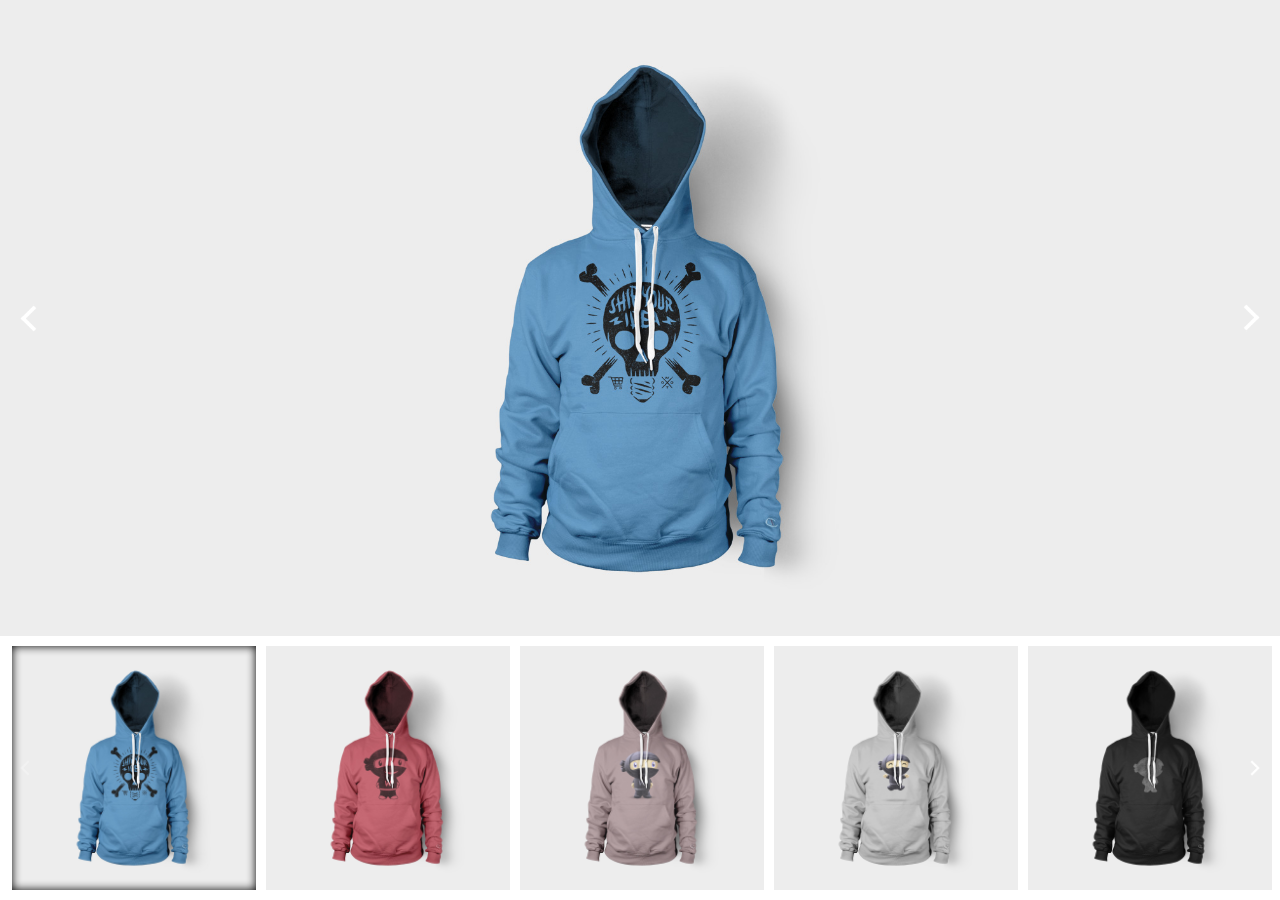
==== fullwidth.html @ 01facd74 "added new fullwidth + fullheight page" ====
<html>
	<head>
		<meta charset="UTF-8">
		<meta name="viewport" content="width=device-width">
		<title>Slick Slider With Thumbails</title>
		<link rel="stylesheet" type="text/css" href="assets/slick/slick.css"/>
  		<link rel="stylesheet" type="text/css" href="assets/slick/slick-theme.css"/>
  		<link rel="stylesheet" type="text/css" href="assets/style-fullwidth.css"/>
	</head>
	<body>
		<div class="sliders-container">
			<div class="main-slider">
				<div><div style="background-image: url(images/hoodie_1_front.jpg)"></div></div>
				<div><div style="background-image: url(images/hoodie_2_front.jpg)"></div></div>
				<div><div style="background-image: url(images/hoodie_3_front.jpg)"></div></div>
				<div><div style="background-image: url(images/hoodie_4_front.jpg)"></div></div>
				<div><div style="background-image: url(images/hoodie_5_front.jpg)"></div></div>
				<div><div style="background-image: url(images/hoodie_6_front.jpg)"></div></div>
				<div><div style="background-image: url(images/hoodie_7_front.jpg)"></div></div>
			</div>

			<div class="navigation-slider">
				<div class="slick-current-slide"><img src="images/hoodie_1_front.jpg"></div>
				<div><img src="images/hoodie_2_front.jpg"></div>
				<div><img src="images/hoodie_3_front.jpg"></div>
				<div><img src="images/hoodie_4_front.jpg"></div>
				<div><img src="images/hoodie_5_front.jpg"></div>
				<div><img src="images/hoodie_6_front.jpg"></div>
				<div><img src="images/hoodie_7_front.jpg"></div>
			</div>
		</div>

		<script type="text/javascript" src="assets/jquery/jquery-1.11.0.min.js"></script>
		<script type="text/javascript" src="assets/jquery/jquery-migrate-1.2.1.min.js"></script>
		<script type="text/javascript" src="assets/slick/slick.min.js"></script>
		<script type="text/javascript" src="assets/script-fullwidth.js"></script>
	</body>
</html>
---- assets/style-fullwidth.css ----
body {
	background: #ffffff;
    color: #fff;
	margin: 0;
}

.sliders-container {
    width: 100%;
	height: 100%;
    margin: auto;
    padding: 0;
	overflow: hidden;
}

.sliders-container .navigation-slider {
	margin: 0 7px;
	padding: 10px 0;
}

.sliders-container .main-slider .slick-slide,
.sliders-container .navigation-slider .slick-slide {
	height: auto;
}

.sliders-container .main-slider {
	display: none;
}

.sliders-container .main-slider .slick-slide {
	padding: 0;
}

.sliders-container .navigation-slider .slick-slide {
	width: 300px;
	margin: 0 5px 0;
	cursor: pointer;
	position: relative;
}

.sliders-container .navigation-slider .slick-slide img {
	width: 100%;
	max-width: 100%;
}

.sliders-container .main-slider .slick-slide {
	height: 100%;
	max-height: 100%;	
	background: #EDEDED;
}

.sliders-container .main-slider .slick-slide > div {
	height: 100%;
	max-height: 100%;
	background-size: contain;
    background-position: center;
    background-repeat: no-repeat;
}

.sliders-container .navigation-slider .slick-slide.slick-current-slide:after {
	content: '';
	position: absolute;
	top: 0;
	width: 100%;
	height: 100%;
	-moz-box-shadow: inset 0 0 10px #000000;
   	-webkit-box-shadow: inset 0 0 10px #000000;
   	box-shadow: inset 0 0 10px #000000;
}

.sliders-container .slick-prev:before, 
.sliders-container .slick-next:before {
	content: '';
}

.sliders-container .slick-prev,
.sliders-container .slick-next {
	z-index: 10;
}

.sliders-container .slick-next,
.sliders-container .slick-prev {
	background-image: url('arrow.png');
	background-size: contain;
	width: 17px;
	height: 28px;
}

.sliders-container .main-slider .slick-next {
	right: 20px;	
}

.sliders-container .main-slider .slick-prev {
	left: 20px;
    margin-top: -14px;
	-webkit-transform: rotate(180deg);
	-ms-transform: rotate(180deg);
	transform: rotate(180deg);
}

.sliders-container .navigation-slider .slick-next,
.sliders-container .navigation-slider .slick-prev {
	width: 10px;
	height: 16px;
}

.sliders-container .navigation-slider .slick-next {
	right: 13px;	
}

.sliders-container .navigation-slider .slick-prev {
	left: 13px;	
	margin-top: -8px;
	-webkit-transform: rotate(180deg);
	-ms-transform: rotate(180deg);
	transform: rotate(180deg);
}

.sliders-container .slick-arrow.slick-disabled {
	opacity: 0.3;
}

.sliders-container .slick-slide:focus,
.sliders-container .slick-slide img:focus {
	outline: none;
}
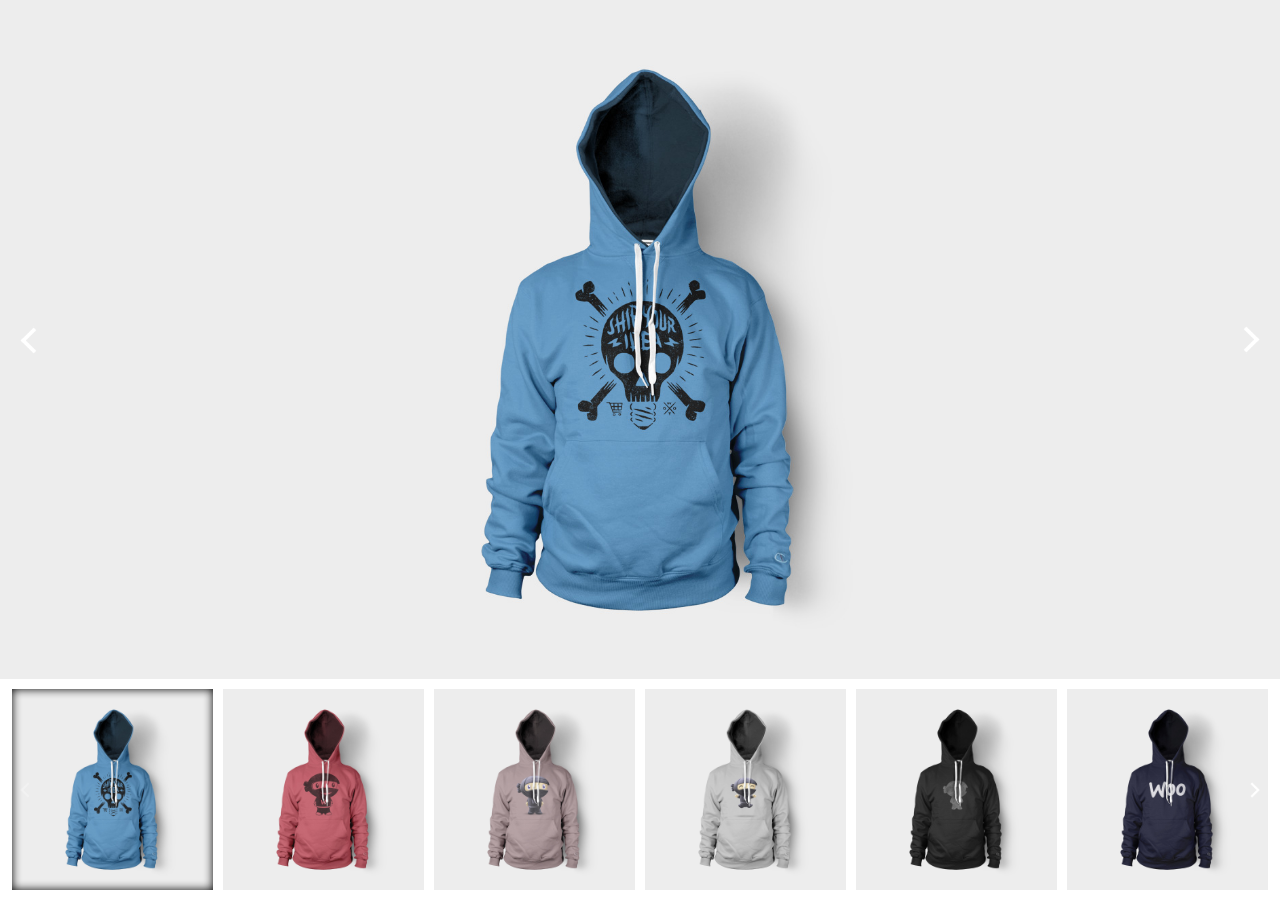
==== commit db030fd2: "minor changes" ====
--- a/fullwidth.html
+++ b/fullwidth.html
@@ -20,7 +20,7 @@
 			</div>
 
 			<div class="navigation-slider">
-				<div class="slick-current-slide"><img src="images/hoodie_1_front.jpg"></div>
+				<div><img src="images/hoodie_1_front.jpg"></div>
 				<div><img src="images/hoodie_2_front.jpg"></div>
 				<div><img src="images/hoodie_3_front.jpg"></div>
 				<div><img src="images/hoodie_4_front.jpg"></div>
--- a/assets/style-fullwidth.css
+++ b/assets/style-fullwidth.css
@@ -42,8 +42,10 @@
 	max-width: 100%;
 }
 
-.sliders-container .main-slider .slick-slide {
-	height: 100%;
+.sliders-container .main-slider .slick-list,
+.sliders-container .main-slider .slick-list .slick-track,
+.sliders-container .main-slider .slick-list .slick-track .slick-slide {
+	height: 100% !important;
 	max-height: 100%;	
 	background: #EDEDED;
 }
